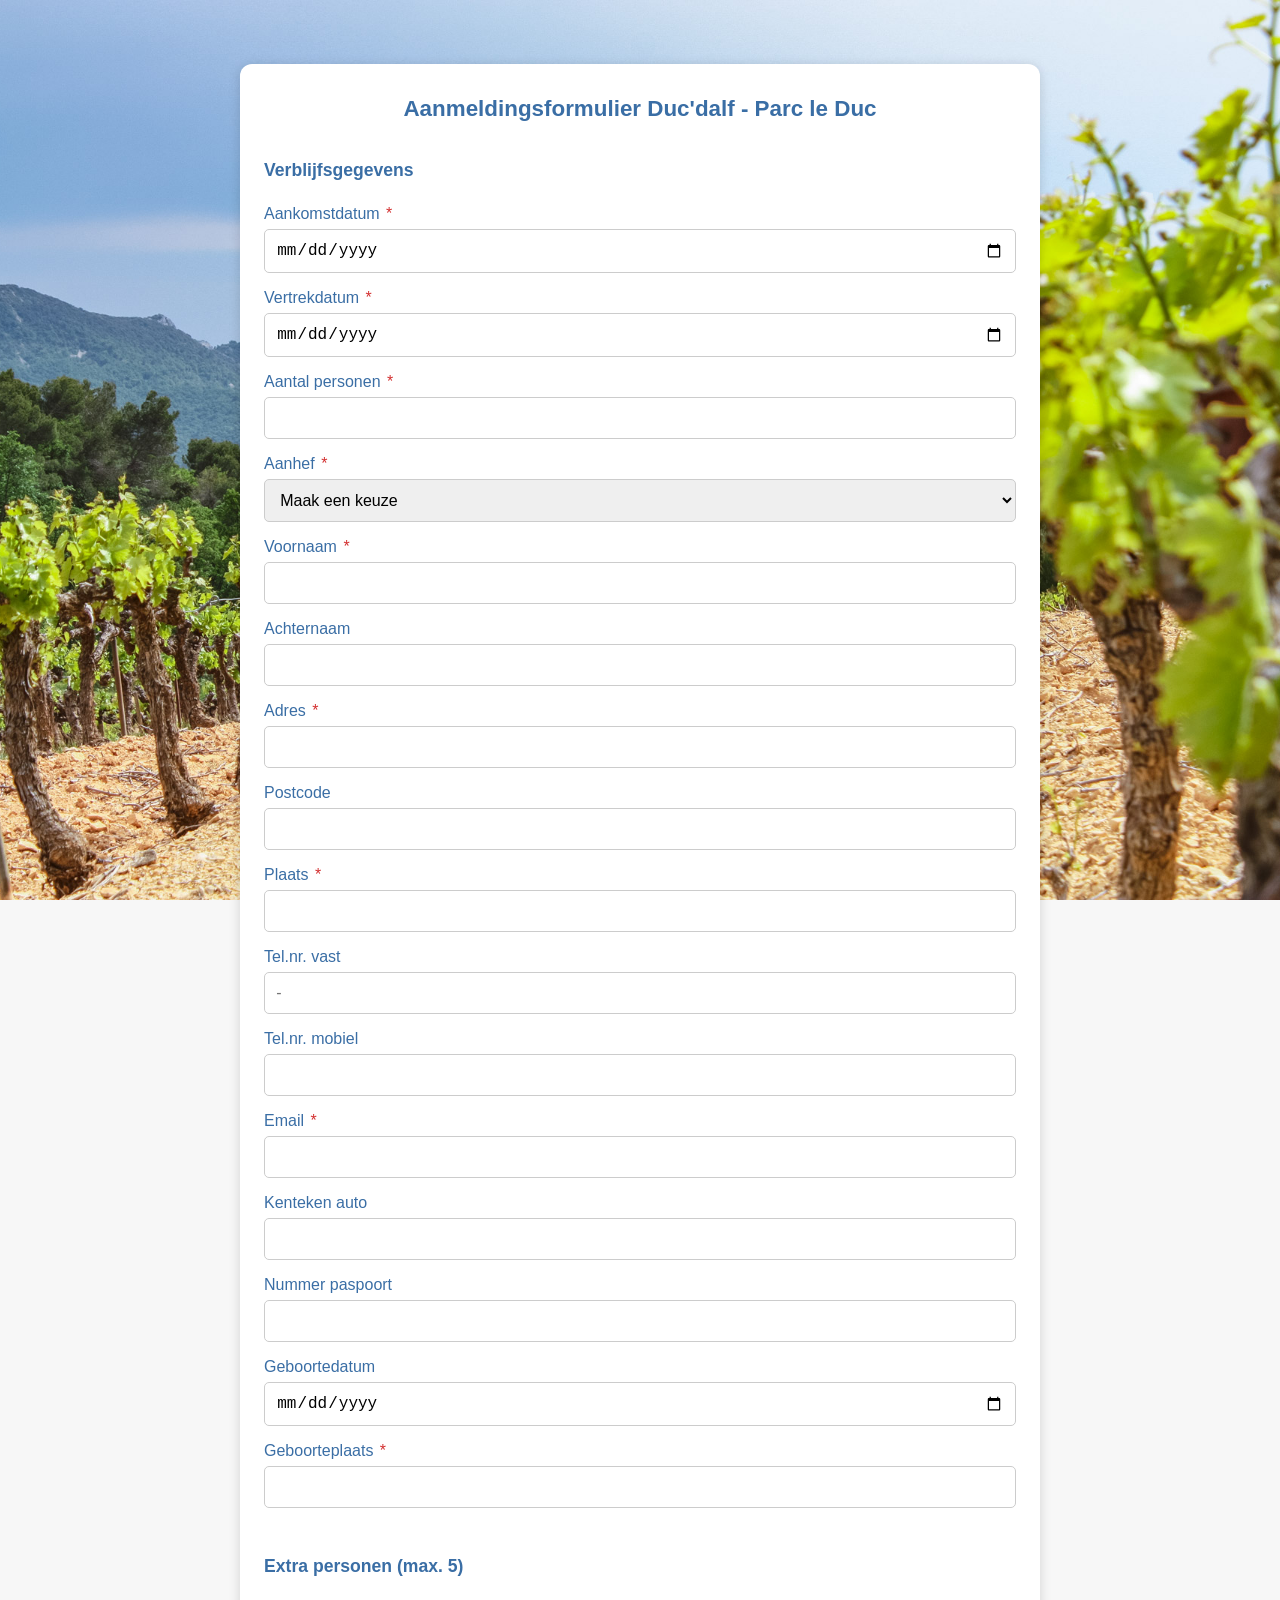
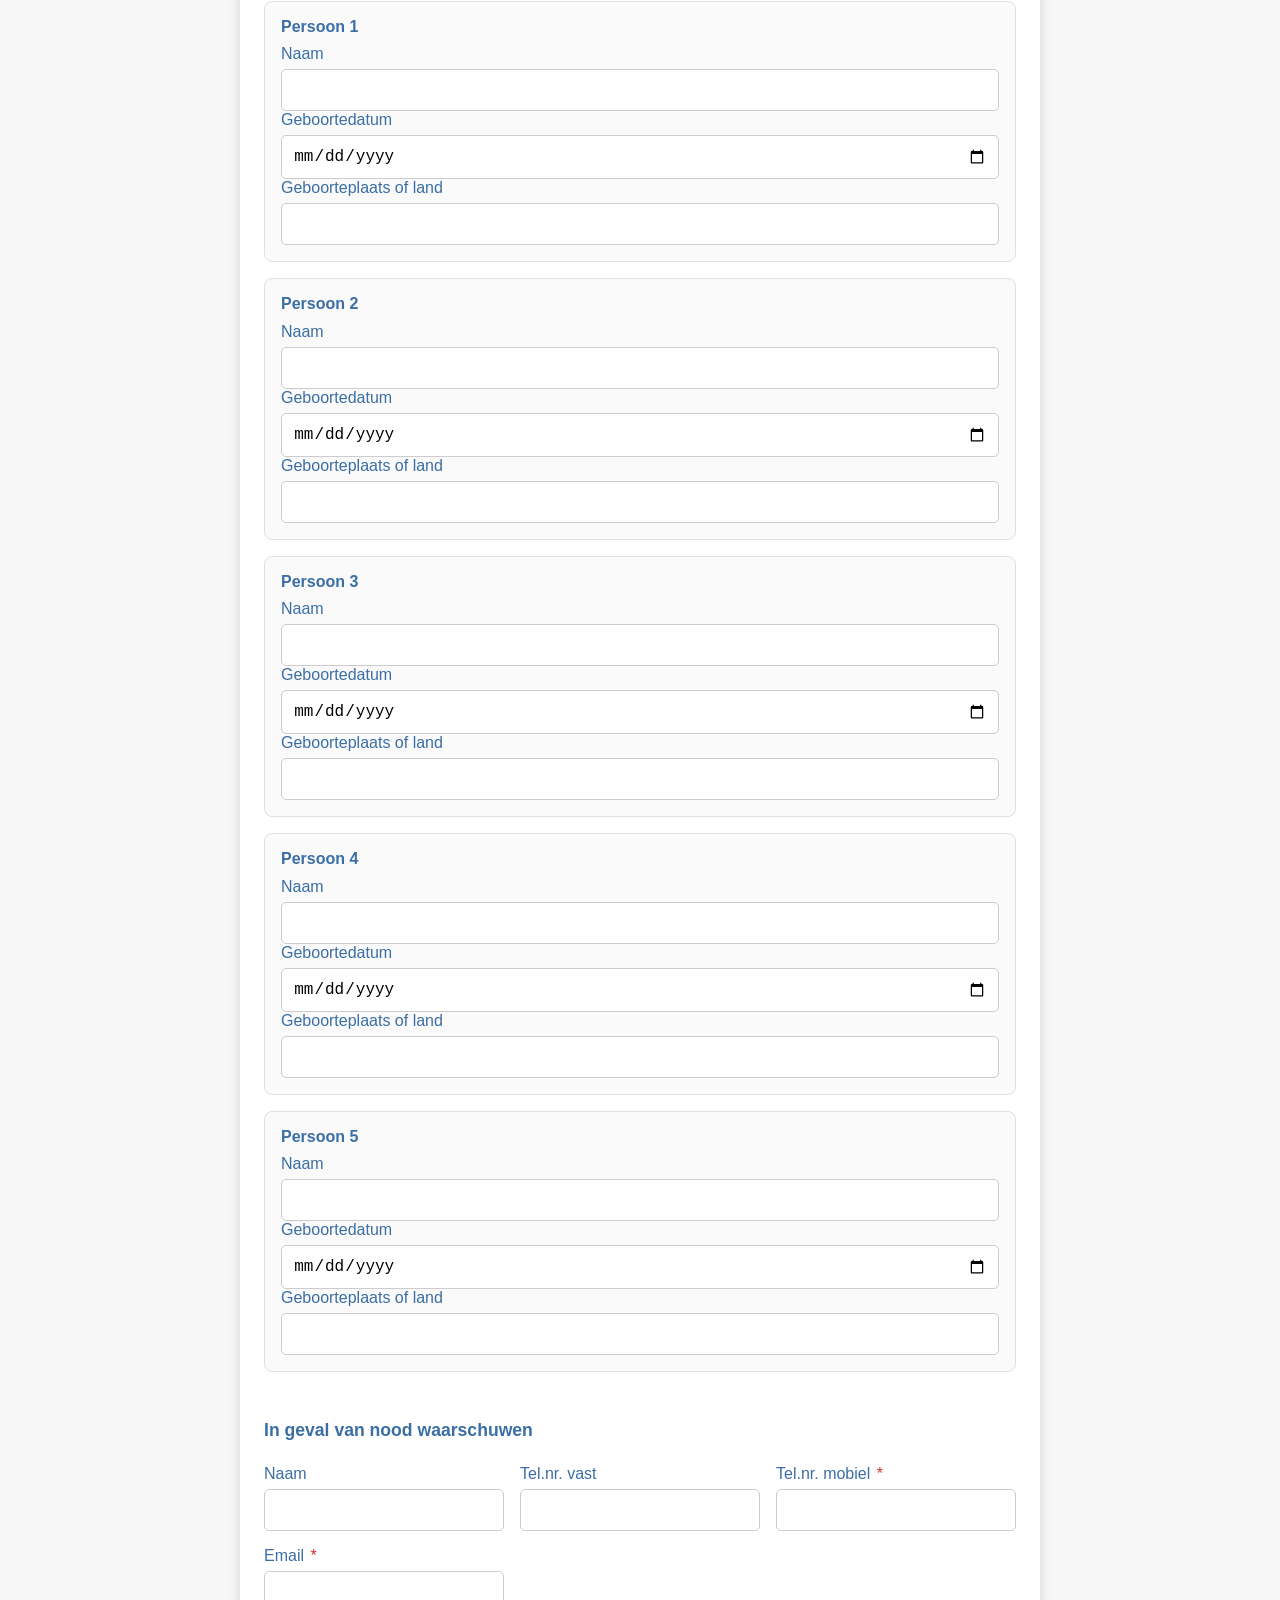
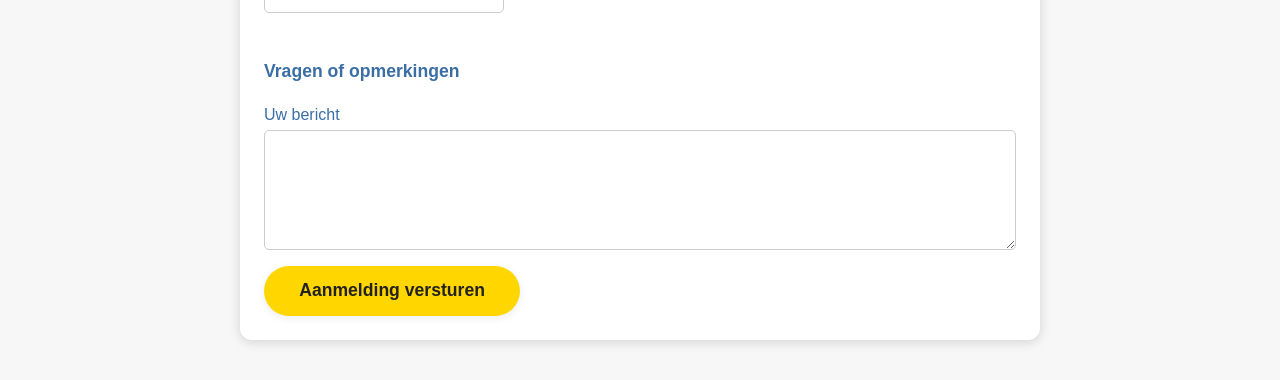
==== aanmelden/index.html @ 47b173cf "Restructure pages into folders with index.html for clean URLs on GitHub Pages" ====
<!DOCTYPE html>
<html lang="nl">
<head>
  <meta charset="UTF-8">
  <meta name="viewport" content="width=device-width, initial-scale=1.0">
  <title>Aanmeldingsformulier Duc'dalf - Parc le Duc</title>
  <link rel="icon" href="/Huis1.jpg" type="image/jpeg">
  <link rel="apple-touch-icon" href="/Huis1.jpg">
  <style>
    body {
      font-family: 'Segoe UI', Tahoma, Geneva, Verdana, sans-serif;
      background: #f7f7f7 url('/wijn.jpg') center center / cover no-repeat fixed;
      color: #222;
      margin: 0;
      padding: 0;
      display: flex;
      align-items: center;
      justify-content: center;
      min-height: 100vh;
    }
    .form-wrapper {
      background: #fff;
      border-radius: 12px;
      box-shadow: 0 2px 12px rgba(0,0,0,0.15);
      max-width: 800px;
      width: 95vw;
      padding: 2rem 1.5rem 1.5rem 1.5rem;
      margin: 4rem auto 2rem;
      box-sizing: border-box;
    }
    .form-wrapper h1 {
      margin: 0 0 0.4rem;
      color: #3a6ea5;
      font-size: 1.4rem;
      text-align: center;
    }
    .form-wrapper h2 {
      margin: 2rem 0 0.5rem;
      font-size: 1.1rem;
      color: #3a6ea5;
    }
    .registration-form {
      display: grid;
      gap: 1rem;
    }
    .field-group {
      display: flex;
      flex-direction: column;
    }
    .field-group label {
      font-weight: 500;
      color: #3a6ea5;
      margin-bottom: 0.35rem;
    }
    .field-group label .required {
      color: #d32f2f;
      margin-left: 2px;
    }
    .field-group input,
    .field-group select,
    .field-group textarea {
      padding: 0.7rem;
      border: 1px solid #ccc;
      border-radius: 5px;
      font-size: 1rem;
      box-sizing: border-box;
    }
    .section-grid {
      display: grid;
      gap: 1rem;
    }
    .section-grid.two-column {
      grid-template-columns: repeat(auto-fit, minmax(220px, 1fr));
    }
    .section-grid.single-column {
      grid-template-columns: 1fr;
    }
    .extra-person {
      border: 1px solid #e0e0e0;
      border-radius: 8px;
      padding: 1rem;
      background: #fafafa;
    }
    .extra-person h3 {
      margin: 0 0 0.6rem;
      font-size: 1rem;
      color: #3a6ea5;
    }
    textarea {
      min-height: 120px;
      resize: vertical;
    }
    .submit-btn {
      background: #ffd600;
      color: #222;
      border: none;
      padding: 0.9rem 2.2rem;
      font-size: 1.1rem;
      border-radius: 25px;
      cursor: pointer;
      font-weight: bold;
      box-shadow: 0 2px 8px rgba(0,0,0,0.08);
      transition: background 0.2s;
      justify-self: flex-start;
    }
    .submit-btn:hover {
      background: #ffe066;
    }
    @media (max-width: 768px) {
      body {
        background: #f7f7f7;
        align-items: flex-start;
        justify-content: flex-start;
        padding: 1rem 0.75rem 1.5rem;
        min-height: 100vh;
      }
      .form-wrapper {
        margin: 0 auto;
        width: 100%;
        max-width: 100%;
      }
    }
  </style>
</head>
<body>
  <div class="form-wrapper">
    <h1>Aanmeldingsformulier Duc'dalf - Parc le Duc</h1>
    <form class="registration-form" id="aanmeldingForm" action="https://formsubmit.co/ducdalf.languedoc@gmail.com" method="POST" autocomplete="off">
      <input type="hidden" name="_subject" value="Nieuwe huurder-aanmelding Duc'dalf" />
      <input type="hidden" name="_template" value="table" />
      <input type="hidden" name="_captcha" value="false" />
      <input type="hidden" name="_next" value="https://vakantiehuis-ducdalf.nl/aanmeldingvoltooid/" />

      <h2>Verblijfsgegevens</h2>
      <div class="section-grid single-column">
        <div class="field-group">
          <label for="aankomstdatum">Aankomstdatum <span class="required">*</span></label>
          <input type="date" id="aankomstdatum" name="aankomstdatum" required>
        </div>
        <div class="field-group">
          <label for="vertrekdatum">Vertrekdatum <span class="required">*</span></label>
          <input type="date" id="vertrekdatum" name="vertrekdatum" required>
        </div>
        <div class="field-group">
          <label for="personen">Aantal personen <span class="required">*</span></label>
          <input type="number" id="personen" name="aantal_personen" min="1" max="6" required>
        </div>
        <div class="field-group">
          <label for="aanhef">Aanhef <span class="required">*</span></label>
          <select id="aanhef" name="aanhef" required>
            <option value="">Maak een keuze</option>
            <option value="Dhr.">Dhr.</option>
            <option value="Mevr.">Mevr.</option>
          </select>
        </div>
        <div class="field-group">
          <label for="voornaam">Voornaam <span class="required">*</span></label>
          <input type="text" id="voornaam" name="voornaam" required>
        </div>
        <div class="field-group">
          <label for="achternaam">Achternaam</label>
          <input type="text" id="achternaam" name="achternaam" required>
        </div>
        <div class="field-group">
          <label for="adres">Adres <span class="required">*</span></label>
          <input type="text" id="adres" name="adres" required>
        </div>
        <div class="field-group">
          <label for="postcode">Postcode</label>
          <input type="text" id="postcode" name="postcode" required>
        </div>
        <div class="field-group">
          <label for="plaats">Plaats <span class="required">*</span></label>
          <input type="text" id="plaats" name="plaats" required>
        </div>
        <div class="field-group">
          <label for="vast">Tel.nr. vast</label>
          <input type="text" id="vast" name="telefoon_vast" placeholder="-">
        </div>
        <div class="field-group">
          <label for="mobiel">Tel.nr. mobiel</label>
          <input type="text" id="mobiel" name="telefoon_mobiel" required>
        </div>
        <div class="field-group">
          <label for="email">Email <span class="required">*</span></label>
          <input type="email" id="email" name="email" required>
        </div>
        <div class="field-group">
          <label for="kenteken">Kenteken auto</label>
          <input type="text" id="kenteken" name="kenteken_auto">
        </div>
        <div class="field-group">
          <label for="paspoort">Nummer paspoort</label>
          <input type="text" id="paspoort" name="nummer_paspoort">
        </div>
        <div class="field-group">
          <label for="geboortedatum">Geboortedatum</label>
          <input type="date" id="geboortedatum" name="geboortedatum" required>
        </div>
        <div class="field-group">
          <label for="geboorteplaats">Geboorteplaats <span class="required">*</span></label>
          <input type="text" id="geboorteplaats" name="geboorteplaats" required>
        </div>
      </div>

      <h2>Extra personen (max. 5)</h2>
      <div class="section-grid">
        <div class="extra-person">
          <h3>Persoon 1</h3>
          <div class="field-group">
            <label for="extra1_naam">Naam</label>
            <input type="text" id="extra1_naam" name="extra_persoon_1_naam">
          </div>
          <div class="field-group">
            <label for="extra1_geboortedatum">Geboortedatum</label>
            <input type="date" id="extra1_geboortedatum" name="extra_persoon_1_geboortedatum">
          </div>
          <div class="field-group">
            <label for="extra1_geboorteplaats">Geboorteplaats of land</label>
            <input type="text" id="extra1_geboorteplaats" name="extra_persoon_1_geboorteplaats">
          </div>
        </div>
        <div class="extra-person">
          <h3>Persoon 2</h3>
          <div class="field-group">
            <label for="extra2_naam">Naam</label>
            <input type="text" id="extra2_naam" name="extra_persoon_2_naam">
          </div>
          <div class="field-group">
            <label for="extra2_geboortedatum">Geboortedatum</label>
            <input type="date" id="extra2_geboortedatum" name="extra_persoon_2_geboortedatum">
          </div>
          <div class="field-group">
            <label for="extra2_geboorteplaats">Geboorteplaats of land</label>
            <input type="text" id="extra2_geboorteplaats" name="extra_persoon_2_geboorteplaats">
          </div>
        </div>
        <div class="extra-person">
          <h3>Persoon 3</h3>
          <div class="field-group">
            <label for="extra3_naam">Naam</label>
            <input type="text" id="extra3_naam" name="extra_persoon_3_naam">
          </div>
          <div class="field-group">
            <label for="extra3_geboortedatum">Geboortedatum</label>
            <input type="date" id="extra3_geboortedatum" name="extra_persoon_3_geboortedatum">
          </div>
          <div class="field-group">
            <label for="extra3_geboorteplaats">Geboorteplaats of land</label>
            <input type="text" id="extra3_geboorteplaats" name="extra_persoon_3_geboorteplaats">
          </div>
        </div>
        <div class="extra-person">
          <h3>Persoon 4</h3>
          <div class="field-group">
            <label for="extra4_naam">Naam</label>
            <input type="text" id="extra4_naam" name="extra_persoon_4_naam">
          </div>
          <div class="field-group">
            <label for="extra4_geboortedatum">Geboortedatum</label>
            <input type="date" id="extra4_geboortedatum" name="extra_persoon_4_geboortedatum">
          </div>
          <div class="field-group">
            <label for="extra4_geboorteplaats">Geboorteplaats of land</label>
            <input type="text" id="extra4_geboorteplaats" name="extra_persoon_4_geboorteplaats">
          </div>
        </div>
        <div class="extra-person">
          <h3>Persoon 5</h3>
          <div class="field-group">
            <label for="extra5_naam">Naam</label>
            <input type="text" id="extra5_naam" name="extra_persoon_5_naam">
          </div>
          <div class="field-group">
            <label for="extra5_geboortedatum">Geboortedatum</label>
            <input type="date" id="extra5_geboortedatum" name="extra_persoon_5_geboortedatum">
          </div>
          <div class="field-group">
            <label for="extra5_geboorteplaats">Geboorteplaats of land</label>
            <input type="text" id="extra5_geboorteplaats" name="extra_persoon_5_geboorteplaats">
          </div>
        </div>
      </div>

      <h2>In geval van nood waarschuwen</h2>
      <div class="section-grid two-column">
        <div class="field-group">
          <label for="nood_naam">Naam</label>
          <input type="text" id="nood_naam" name="noodcontact_naam" required>
        </div>
        <div class="field-group">
          <label for="nood_vast">Tel.nr. vast</label>
          <input type="text" id="nood_vast" name="noodcontact_telefoon_vast">
        </div>
        <div class="field-group">
          <label for="nood_mobiel">Tel.nr. mobiel <span class="required">*</span></label>
          <input type="text" id="nood_mobiel" name="noodcontact_telefoon_mobiel" required>
        </div>
        <div class="field-group">
          <label for="nood_email">Email <span class="required">*</span></label>
          <input type="email" id="nood_email" name="noodcontact_email" required>
        </div>
      </div>

      <h2>Vragen of opmerkingen</h2>
      <div class="field-group">
        <label for="opmerkingen">Uw bericht</label>
        <textarea id="opmerkingen" name="opmerkingen"></textarea>
      </div>

      <button type="submit" class="submit-btn">Aanmelding versturen</button>
    </form>
  </div>
  <script>
    document.getElementById('aanmeldingForm').addEventListener('submit', function(e) {
      const form = this;
      const submitBtn = form.querySelector('.submit-btn');
      const originalText = submitBtn.textContent;
      
      // Disable button tijdens verzenden om dubbele submits te voorkomen
      submitBtn.disabled = true;
      submitBtn.textContent = 'Verzenden...';
      
      // Laat de normale form submit doorgaan - dit werkt betrouwbaarder op mobiel
      // De _next parameter zorgt ervoor dat de gebruiker naar de juiste pagina wordt doorgestuurd
    });
  </script>
</body>
</html>
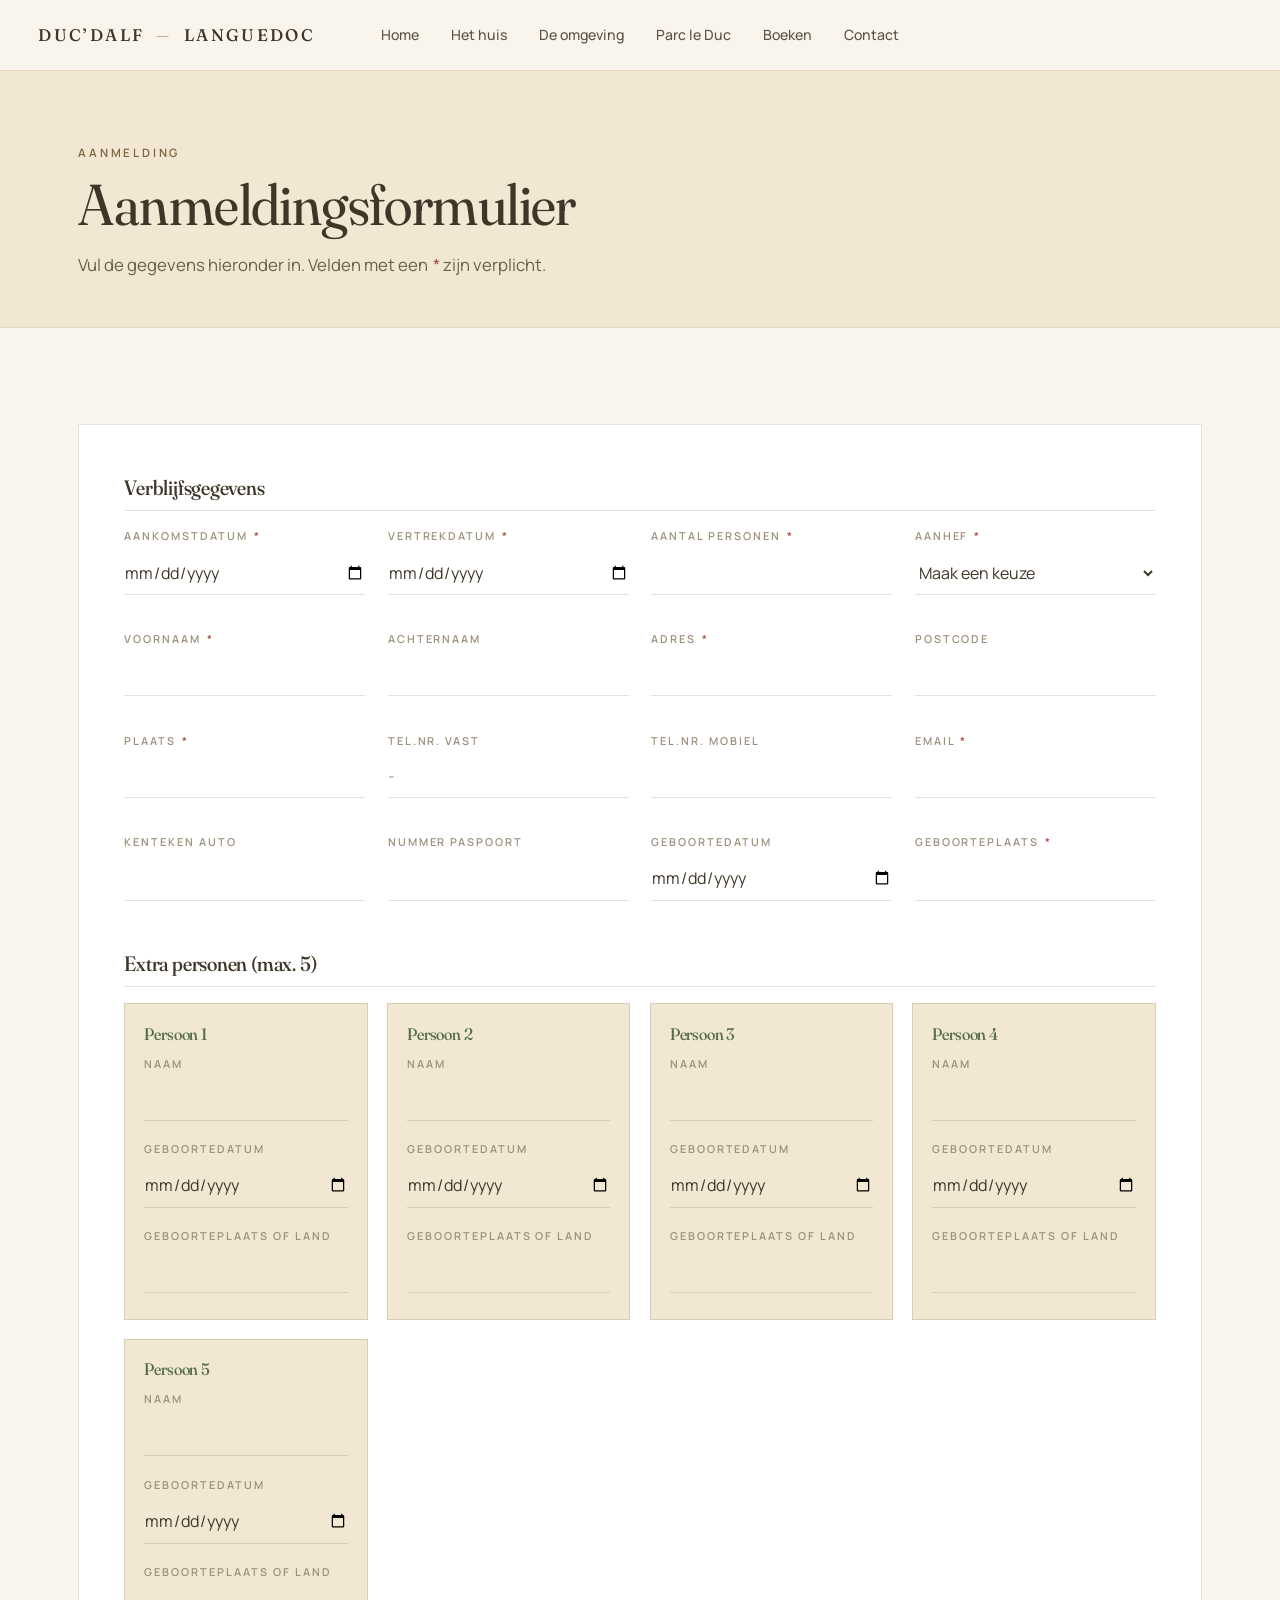
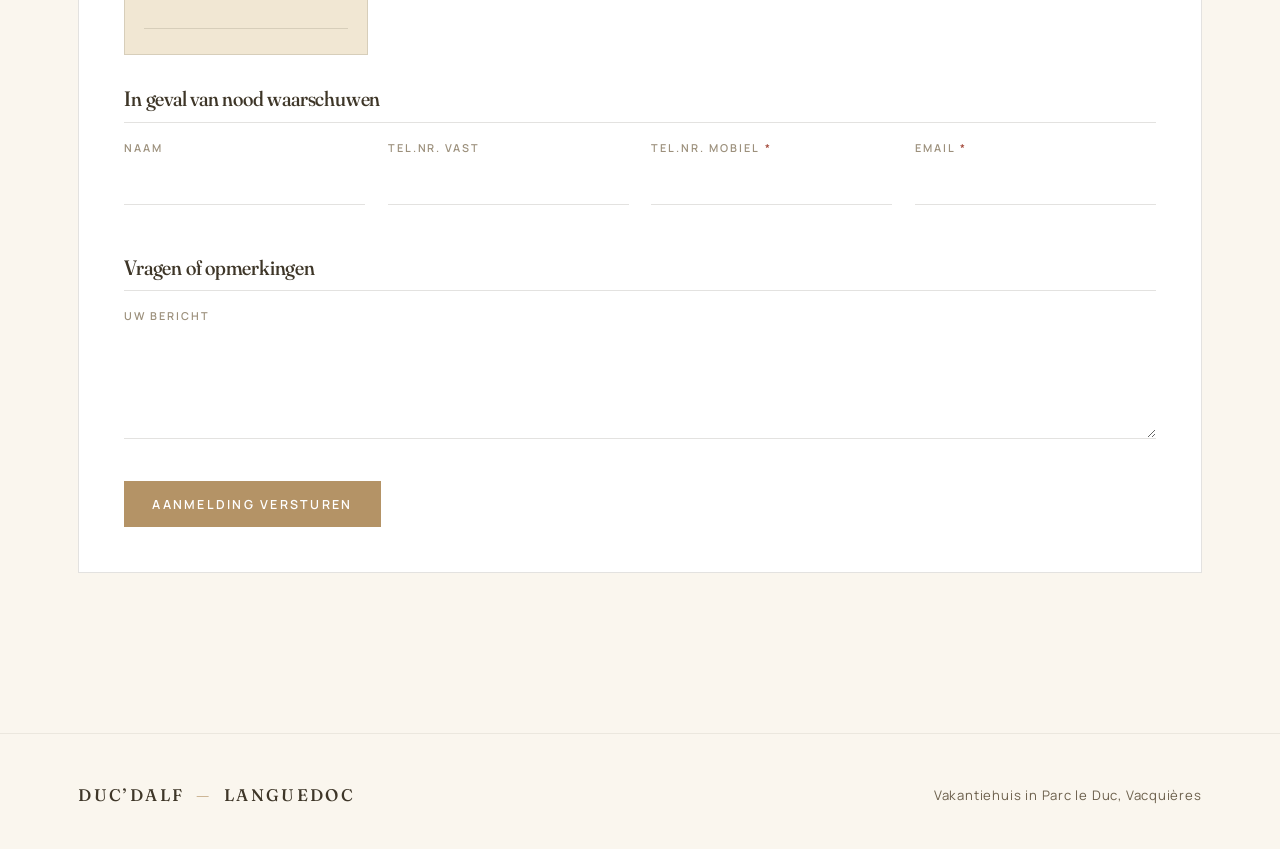
==== commit fd4a5c82: "Rebuild site in editorial hotel style with new design system" ====
--- a/aanmelden/index.html
+++ b/aanmelden/index.html
@@ -1,330 +1,130 @@
 <!DOCTYPE html>
 <html lang="nl">
 <head>
+  <script>document.write('<base href="' + (location.hostname.endsWith('.github.io') ? '/website_ducdalf/' : '/') + '">');</script>
   <meta charset="UTF-8">
   <meta name="viewport" content="width=device-width, initial-scale=1.0">
-  <title>Aanmeldingsformulier Duc'dalf - Parc le Duc</title>
-  <link rel="icon" href="/Huis1.jpg" type="image/jpeg">
-  <link rel="apple-touch-icon" href="/Huis1.jpg">
-  <style>
-    body {
-      font-family: 'Segoe UI', Tahoma, Geneva, Verdana, sans-serif;
-      background: #f7f7f7 url('/wijn.jpg') center center / cover no-repeat fixed;
-      color: #222;
-      margin: 0;
-      padding: 0;
-      display: flex;
-      align-items: center;
-      justify-content: center;
-      min-height: 100vh;
-    }
-    .form-wrapper {
-      background: #fff;
-      border-radius: 12px;
-      box-shadow: 0 2px 12px rgba(0,0,0,0.15);
-      max-width: 800px;
-      width: 95vw;
-      padding: 2rem 1.5rem 1.5rem 1.5rem;
-      margin: 4rem auto 2rem;
-      box-sizing: border-box;
-    }
-    .form-wrapper h1 {
-      margin: 0 0 0.4rem;
-      color: #3a6ea5;
-      font-size: 1.4rem;
-      text-align: center;
-    }
-    .form-wrapper h2 {
-      margin: 2rem 0 0.5rem;
-      font-size: 1.1rem;
-      color: #3a6ea5;
-    }
-    .registration-form {
-      display: grid;
-      gap: 1rem;
-    }
-    .field-group {
-      display: flex;
-      flex-direction: column;
-    }
-    .field-group label {
-      font-weight: 500;
-      color: #3a6ea5;
-      margin-bottom: 0.35rem;
-    }
-    .field-group label .required {
-      color: #d32f2f;
-      margin-left: 2px;
-    }
-    .field-group input,
-    .field-group select,
-    .field-group textarea {
-      padding: 0.7rem;
-      border: 1px solid #ccc;
-      border-radius: 5px;
-      font-size: 1rem;
-      box-sizing: border-box;
-    }
-    .section-grid {
-      display: grid;
-      gap: 1rem;
-    }
-    .section-grid.two-column {
-      grid-template-columns: repeat(auto-fit, minmax(220px, 1fr));
-    }
-    .section-grid.single-column {
-      grid-template-columns: 1fr;
-    }
-    .extra-person {
-      border: 1px solid #e0e0e0;
-      border-radius: 8px;
-      padding: 1rem;
-      background: #fafafa;
-    }
-    .extra-person h3 {
-      margin: 0 0 0.6rem;
-      font-size: 1rem;
-      color: #3a6ea5;
-    }
-    textarea {
-      min-height: 120px;
-      resize: vertical;
-    }
-    .submit-btn {
-      background: #ffd600;
-      color: #222;
-      border: none;
-      padding: 0.9rem 2.2rem;
-      font-size: 1.1rem;
-      border-radius: 25px;
-      cursor: pointer;
-      font-weight: bold;
-      box-shadow: 0 2px 8px rgba(0,0,0,0.08);
-      transition: background 0.2s;
-      justify-self: flex-start;
-    }
-    .submit-btn:hover {
-      background: #ffe066;
-    }
-    @media (max-width: 768px) {
-      body {
-        background: #f7f7f7;
-        align-items: flex-start;
-        justify-content: flex-start;
-        padding: 1rem 0.75rem 1.5rem;
-        min-height: 100vh;
-      }
-      .form-wrapper {
-        margin: 0 auto;
-        width: 100%;
-        max-width: 100%;
-      }
-    }
-  </style>
+  <title>Aanmeldingsformulier &mdash; Duc'dalf Languedoc</title>
+  <link rel="icon" href="Huis1.jpg" type="image/jpeg">
+  <link rel="apple-touch-icon" href="Huis1.jpg">
+  <link rel="preconnect" href="https://fonts.googleapis.com">
+  <link rel="preconnect" href="https://fonts.gstatic.com" crossorigin>
+  <link rel="stylesheet" href="https://fonts.googleapis.com/css2?family=Fraunces:opsz,wght,SOFT@9..144,300..700,0..100&family=Manrope:wght@300;400;500;600;700&display=swap">
+  <link rel="stylesheet" href="styles.css">
 </head>
 <body>
-  <div class="form-wrapper">
-    <h1>Aanmeldingsformulier Duc'dalf - Parc le Duc</h1>
-    <form class="registration-form" id="aanmeldingForm" action="https://formsubmit.co/ducdalf.languedoc@gmail.com" method="POST" autocomplete="off">
-      <input type="hidden" name="_subject" value="Nieuwe huurder-aanmelding Duc'dalf" />
-      <input type="hidden" name="_template" value="table" />
-      <input type="hidden" name="_captcha" value="false" />
-      <input type="hidden" name="_next" value="https://vakantiehuis-ducdalf.nl/aanmeldingvoltooid/" />
 
-      <h2>Verblijfsgegevens</h2>
-      <div class="section-grid single-column">
-        <div class="field-group">
-          <label for="aankomstdatum">Aankomstdatum <span class="required">*</span></label>
-          <input type="date" id="aankomstdatum" name="aankomstdatum" required>
-        </div>
-        <div class="field-group">
-          <label for="vertrekdatum">Vertrekdatum <span class="required">*</span></label>
-          <input type="date" id="vertrekdatum" name="vertrekdatum" required>
-        </div>
-        <div class="field-group">
-          <label for="personen">Aantal personen <span class="required">*</span></label>
-          <input type="number" id="personen" name="aantal_personen" min="1" max="6" required>
-        </div>
-        <div class="field-group">
-          <label for="aanhef">Aanhef <span class="required">*</span></label>
-          <select id="aanhef" name="aanhef" required>
-            <option value="">Maak een keuze</option>
-            <option value="Dhr.">Dhr.</option>
-            <option value="Mevr.">Mevr.</option>
-          </select>
-        </div>
-        <div class="field-group">
-          <label for="voornaam">Voornaam <span class="required">*</span></label>
-          <input type="text" id="voornaam" name="voornaam" required>
-        </div>
-        <div class="field-group">
-          <label for="achternaam">Achternaam</label>
-          <input type="text" id="achternaam" name="achternaam" required>
-        </div>
-        <div class="field-group">
-          <label for="adres">Adres <span class="required">*</span></label>
-          <input type="text" id="adres" name="adres" required>
-        </div>
-        <div class="field-group">
-          <label for="postcode">Postcode</label>
-          <input type="text" id="postcode" name="postcode" required>
-        </div>
-        <div class="field-group">
-          <label for="plaats">Plaats <span class="required">*</span></label>
-          <input type="text" id="plaats" name="plaats" required>
-        </div>
-        <div class="field-group">
-          <label for="vast">Tel.nr. vast</label>
-          <input type="text" id="vast" name="telefoon_vast" placeholder="-">
-        </div>
-        <div class="field-group">
-          <label for="mobiel">Tel.nr. mobiel</label>
-          <input type="text" id="mobiel" name="telefoon_mobiel" required>
-        </div>
-        <div class="field-group">
-          <label for="email">Email <span class="required">*</span></label>
-          <input type="email" id="email" name="email" required>
-        </div>
-        <div class="field-group">
-          <label for="kenteken">Kenteken auto</label>
-          <input type="text" id="kenteken" name="kenteken_auto">
-        </div>
-        <div class="field-group">
-          <label for="paspoort">Nummer paspoort</label>
-          <input type="text" id="paspoort" name="nummer_paspoort">
-        </div>
-        <div class="field-group">
-          <label for="geboortedatum">Geboortedatum</label>
-          <input type="date" id="geboortedatum" name="geboortedatum" required>
-        </div>
-        <div class="field-group">
-          <label for="geboorteplaats">Geboorteplaats <span class="required">*</span></label>
-          <input type="text" id="geboorteplaats" name="geboorteplaats" required>
-        </div>
+  <nav class="nav light" id="nav">
+    <div class="nav-inner">
+      <div class="nav-brand"><a href="./">DUC&rsquo;DALF <span>&mdash;</span> LANGUEDOC</a></div>
+      <div class="nav-links" id="navLinks">
+        <a href="./">Home</a>
+        <a href="huis/">Het huis</a>
+        <a href="./#omgeving">De omgeving</a>
+        <a href="./#park">Parc le Duc</a>
+        <a href="boeken/">Boeken</a>
+        <a href="./#contact">Contact</a>
       </div>
+      <div class="nav-cta-wrap"></div>
+      <button class="hamburger" id="hamburgerBtn" aria-label="Menu" aria-expanded="false">
+        <span></span><span></span><span></span>
+      </button>
+    </div>
+  </nav>
 
-      <h2>Extra personen (max. 5)</h2>
-      <div class="section-grid">
-        <div class="extra-person">
-          <h3>Persoon 1</h3>
-          <div class="field-group">
-            <label for="extra1_naam">Naam</label>
-            <input type="text" id="extra1_naam" name="extra_persoon_1_naam">
+  <section class="page-title">
+    <div class="container">
+      <span class="eyebrow">Aanmelding</span>
+      <h1>Aanmeldingsformulier</h1>
+      <p>Vul de gegevens hieronder in. Velden met een <span class="required">*</span> zijn verplicht.</p>
+    </div>
+  </section>
+
+  <section>
+    <div class="container">
+      <div class="form-wide">
+        <form id="aanmeldingForm" method="POST" action="https://formsubmit.co/ducdalf.languedoc@gmail.com" autocomplete="off">
+          <input type="hidden" name="_subject" value="Nieuwe huurder-aanmelding Duc'dalf" />
+          <input type="hidden" name="_template" value="table" />
+          <input type="hidden" name="_captcha" value="false" />
+          <input type="hidden" name="_next" value="https://vakantiehuis-ducdalf.nl/aanmeldingvoltooid/" />
+
+          <h2>Verblijfsgegevens</h2>
+          <div class="grid-2">
+            <div class="form-row"><label for="aankomstdatum">Aankomstdatum <span class="required">*</span></label><input type="date" id="aankomstdatum" name="aankomstdatum" required></div>
+            <div class="form-row"><label for="vertrekdatum">Vertrekdatum <span class="required">*</span></label><input type="date" id="vertrekdatum" name="vertrekdatum" required></div>
+            <div class="form-row"><label for="personen">Aantal personen <span class="required">*</span></label><input type="number" id="personen" name="aantal_personen" min="1" max="6" required></div>
+            <div class="form-row"><label for="aanhef">Aanhef <span class="required">*</span></label><select id="aanhef" name="aanhef" required><option value="">Maak een keuze</option><option value="Dhr.">Dhr.</option><option value="Mevr.">Mevr.</option></select></div>
+            <div class="form-row"><label for="voornaam">Voornaam <span class="required">*</span></label><input type="text" id="voornaam" name="voornaam" required></div>
+            <div class="form-row"><label for="achternaam">Achternaam</label><input type="text" id="achternaam" name="achternaam" required></div>
+            <div class="form-row"><label for="adres">Adres <span class="required">*</span></label><input type="text" id="adres" name="adres" required></div>
+            <div class="form-row"><label for="postcode">Postcode</label><input type="text" id="postcode" name="postcode" required></div>
+            <div class="form-row"><label for="plaats">Plaats <span class="required">*</span></label><input type="text" id="plaats" name="plaats" required></div>
+            <div class="form-row"><label for="vast">Tel.nr. vast</label><input type="text" id="vast" name="telefoon_vast" placeholder="-"></div>
+            <div class="form-row"><label for="mobiel">Tel.nr. mobiel</label><input type="text" id="mobiel" name="telefoon_mobiel" required></div>
+            <div class="form-row"><label for="email">Email <span class="required">*</span></label><input type="email" id="email" name="email" required></div>
+            <div class="form-row"><label for="kenteken">Kenteken auto</label><input type="text" id="kenteken" name="kenteken_auto"></div>
+            <div class="form-row"><label for="paspoort">Nummer paspoort</label><input type="text" id="paspoort" name="nummer_paspoort"></div>
+            <div class="form-row"><label for="geboortedatum">Geboortedatum</label><input type="date" id="geboortedatum" name="geboortedatum" required></div>
+            <div class="form-row"><label for="geboorteplaats">Geboorteplaats <span class="required">*</span></label><input type="text" id="geboorteplaats" name="geboorteplaats" required></div>
           </div>
-          <div class="field-group">
-            <label for="extra1_geboortedatum">Geboortedatum</label>
-            <input type="date" id="extra1_geboortedatum" name="extra_persoon_1_geboortedatum">
+
+          <h2>Extra personen (max. 5)</h2>
+          <div class="grid-3">
+            <div class="person-block"><h3>Persoon 1</h3><div class="form-row"><label for="e1_naam">Naam</label><input type="text" id="e1_naam" name="extra_persoon_1_naam"></div><div class="form-row"><label for="e1_gd">Geboortedatum</label><input type="date" id="e1_gd" name="extra_persoon_1_geboortedatum"></div><div class="form-row"><label for="e1_gp">Geboorteplaats of land</label><input type="text" id="e1_gp" name="extra_persoon_1_geboorteplaats"></div></div>
+            <div class="person-block"><h3>Persoon 2</h3><div class="form-row"><label for="e2_naam">Naam</label><input type="text" id="e2_naam" name="extra_persoon_2_naam"></div><div class="form-row"><label for="e2_gd">Geboortedatum</label><input type="date" id="e2_gd" name="extra_persoon_2_geboortedatum"></div><div class="form-row"><label for="e2_gp">Geboorteplaats of land</label><input type="text" id="e2_gp" name="extra_persoon_2_geboorteplaats"></div></div>
+            <div class="person-block"><h3>Persoon 3</h3><div class="form-row"><label for="e3_naam">Naam</label><input type="text" id="e3_naam" name="extra_persoon_3_naam"></div><div class="form-row"><label for="e3_gd">Geboortedatum</label><input type="date" id="e3_gd" name="extra_persoon_3_geboortedatum"></div><div class="form-row"><label for="e3_gp">Geboorteplaats of land</label><input type="text" id="e3_gp" name="extra_persoon_3_geboorteplaats"></div></div>
+            <div class="person-block"><h3>Persoon 4</h3><div class="form-row"><label for="e4_naam">Naam</label><input type="text" id="e4_naam" name="extra_persoon_4_naam"></div><div class="form-row"><label for="e4_gd">Geboortedatum</label><input type="date" id="e4_gd" name="extra_persoon_4_geboortedatum"></div><div class="form-row"><label for="e4_gp">Geboorteplaats of land</label><input type="text" id="e4_gp" name="extra_persoon_4_geboorteplaats"></div></div>
+            <div class="person-block"><h3>Persoon 5</h3><div class="form-row"><label for="e5_naam">Naam</label><input type="text" id="e5_naam" name="extra_persoon_5_naam"></div><div class="form-row"><label for="e5_gd">Geboortedatum</label><input type="date" id="e5_gd" name="extra_persoon_5_geboortedatum"></div><div class="form-row"><label for="e5_gp">Geboorteplaats of land</label><input type="text" id="e5_gp" name="extra_persoon_5_geboorteplaats"></div></div>
           </div>
-          <div class="field-group">
-            <label for="extra1_geboorteplaats">Geboorteplaats of land</label>
-            <input type="text" id="extra1_geboorteplaats" name="extra_persoon_1_geboorteplaats">
+
+          <h2>In geval van nood waarschuwen</h2>
+          <div class="grid-2">
+            <div class="form-row"><label for="nood_naam">Naam</label><input type="text" id="nood_naam" name="noodcontact_naam" required></div>
+            <div class="form-row"><label for="nood_vast">Tel.nr. vast</label><input type="text" id="nood_vast" name="noodcontact_telefoon_vast"></div>
+            <div class="form-row"><label for="nood_mobiel">Tel.nr. mobiel <span class="required">*</span></label><input type="text" id="nood_mobiel" name="noodcontact_telefoon_mobiel" required></div>
+            <div class="form-row"><label for="nood_email">Email <span class="required">*</span></label><input type="email" id="nood_email" name="noodcontact_email" required></div>
           </div>
-        </div>
-        <div class="extra-person">
-          <h3>Persoon 2</h3>
-          <div class="field-group">
-            <label for="extra2_naam">Naam</label>
-            <input type="text" id="extra2_naam" name="extra_persoon_2_naam">
-          </div>
-          <div class="field-group">
-            <label for="extra2_geboortedatum">Geboortedatum</label>
-            <input type="date" id="extra2_geboortedatum" name="extra_persoon_2_geboortedatum">
-          </div>
-          <div class="field-group">
-            <label for="extra2_geboorteplaats">Geboorteplaats of land</label>
-            <input type="text" id="extra2_geboorteplaats" name="extra_persoon_2_geboorteplaats">
-          </div>
-        </div>
-        <div class="extra-person">
-          <h3>Persoon 3</h3>
-          <div class="field-group">
-            <label for="extra3_naam">Naam</label>
-            <input type="text" id="extra3_naam" name="extra_persoon_3_naam">
-          </div>
-          <div class="field-group">
-            <label for="extra3_geboortedatum">Geboortedatum</label>
-            <input type="date" id="extra3_geboortedatum" name="extra_persoon_3_geboortedatum">
-          </div>
-          <div class="field-group">
-            <label for="extra3_geboorteplaats">Geboorteplaats of land</label>
-            <input type="text" id="extra3_geboorteplaats" name="extra_persoon_3_geboorteplaats">
-          </div>
-        </div>
-        <div class="extra-person">
-          <h3>Persoon 4</h3>
-          <div class="field-group">
-            <label for="extra4_naam">Naam</label>
-            <input type="text" id="extra4_naam" name="extra_persoon_4_naam">
-          </div>
-          <div class="field-group">
-            <label for="extra4_geboortedatum">Geboortedatum</label>
-            <input type="date" id="extra4_geboortedatum" name="extra_persoon_4_geboortedatum">
-          </div>
-          <div class="field-group">
-            <label for="extra4_geboorteplaats">Geboorteplaats of land</label>
-            <input type="text" id="extra4_geboorteplaats" name="extra_persoon_4_geboorteplaats">
-          </div>
-        </div>
-        <div class="extra-person">
-          <h3>Persoon 5</h3>
-          <div class="field-group">
-            <label for="extra5_naam">Naam</label>
-            <input type="text" id="extra5_naam" name="extra_persoon_5_naam">
-          </div>
-          <div class="field-group">
-            <label for="extra5_geboortedatum">Geboortedatum</label>
-            <input type="date" id="extra5_geboortedatum" name="extra_persoon_5_geboortedatum">
-          </div>
-          <div class="field-group">
-            <label for="extra5_geboorteplaats">Geboorteplaats of land</label>
-            <input type="text" id="extra5_geboorteplaats" name="extra_persoon_5_geboorteplaats">
-          </div>
-        </div>
+
+          <h2>Vragen of opmerkingen</h2>
+          <div class="form-row"><label for="opmerkingen">Uw bericht</label><textarea id="opmerkingen" name="opmerkingen" rows="4"></textarea></div>
+
+          <button type="submit" class="btn" style="margin-top:1.4rem;">Aanmelding versturen</button>
+        </form>
       </div>
+    </div>
+  </section>
 
-      <h2>In geval van nood waarschuwen</h2>
-      <div class="section-grid two-column">
-        <div class="field-group">
-          <label for="nood_naam">Naam</label>
-          <input type="text" id="nood_naam" name="noodcontact_naam" required>
-        </div>
-        <div class="field-group">
-          <label for="nood_vast">Tel.nr. vast</label>
-          <input type="text" id="nood_vast" name="noodcontact_telefoon_vast">
-        </div>
-        <div class="field-group">
-          <label for="nood_mobiel">Tel.nr. mobiel <span class="required">*</span></label>
-          <input type="text" id="nood_mobiel" name="noodcontact_telefoon_mobiel" required>
-        </div>
-        <div class="field-group">
-          <label for="nood_email">Email <span class="required">*</span></label>
-          <input type="email" id="nood_email" name="noodcontact_email" required>
-        </div>
-      </div>
+  <footer>
+    <div class="container">
+      <div class="brand">DUC&rsquo;DALF <span>&mdash;</span> LANGUEDOC</div>
+      <div>Vakantiehuis in Parc le Duc, Vacquières</div>
+    </div>
+  </footer>
 
-      <h2>Vragen of opmerkingen</h2>
-      <div class="field-group">
-        <label for="opmerkingen">Uw bericht</label>
-        <textarea id="opmerkingen" name="opmerkingen"></textarea>
-      </div>
-
-      <button type="submit" class="submit-btn">Aanmelding versturen</button>
-    </form>
-  </div>
   <script>
-    document.getElementById('aanmeldingForm').addEventListener('submit', function(e) {
-      const form = this;
-      const submitBtn = form.querySelector('.submit-btn');
-      const originalText = submitBtn.textContent;
-      
-      // Disable button tijdens verzenden om dubbele submits te voorkomen
-      submitBtn.disabled = true;
-      submitBtn.textContent = 'Verzenden...';
-      
-      // Laat de normale form submit doorgaan - dit werkt betrouwbaarder op mobiel
-      // De _next parameter zorgt ervoor dat de gebruiker naar de juiste pagina wordt doorgestuurd
+    const hamburgerBtn = document.getElementById('hamburgerBtn');
+    const navLinks = document.getElementById('navLinks');
+    if (hamburgerBtn && navLinks) {
+      hamburgerBtn.addEventListener('click', function() {
+        navLinks.classList.toggle('open');
+        const expanded = hamburgerBtn.getAttribute('aria-expanded') === 'true';
+        hamburgerBtn.setAttribute('aria-expanded', !expanded);
+      });
+      navLinks.querySelectorAll('a').forEach(function(link) {
+        link.addEventListener('click', function() {
+          if (window.innerWidth <= 900) {
+            navLinks.classList.remove('open');
+            hamburgerBtn.setAttribute('aria-expanded', false);
+          }
+        });
+      });
+    }
+    document.getElementById('aanmeldingForm').addEventListener('submit', function() {
+      const btn = this.querySelector('.btn');
+      btn.disabled = true;
+      btn.textContent = 'Verzenden...';
     });
   </script>
 </body>
 </html>
-
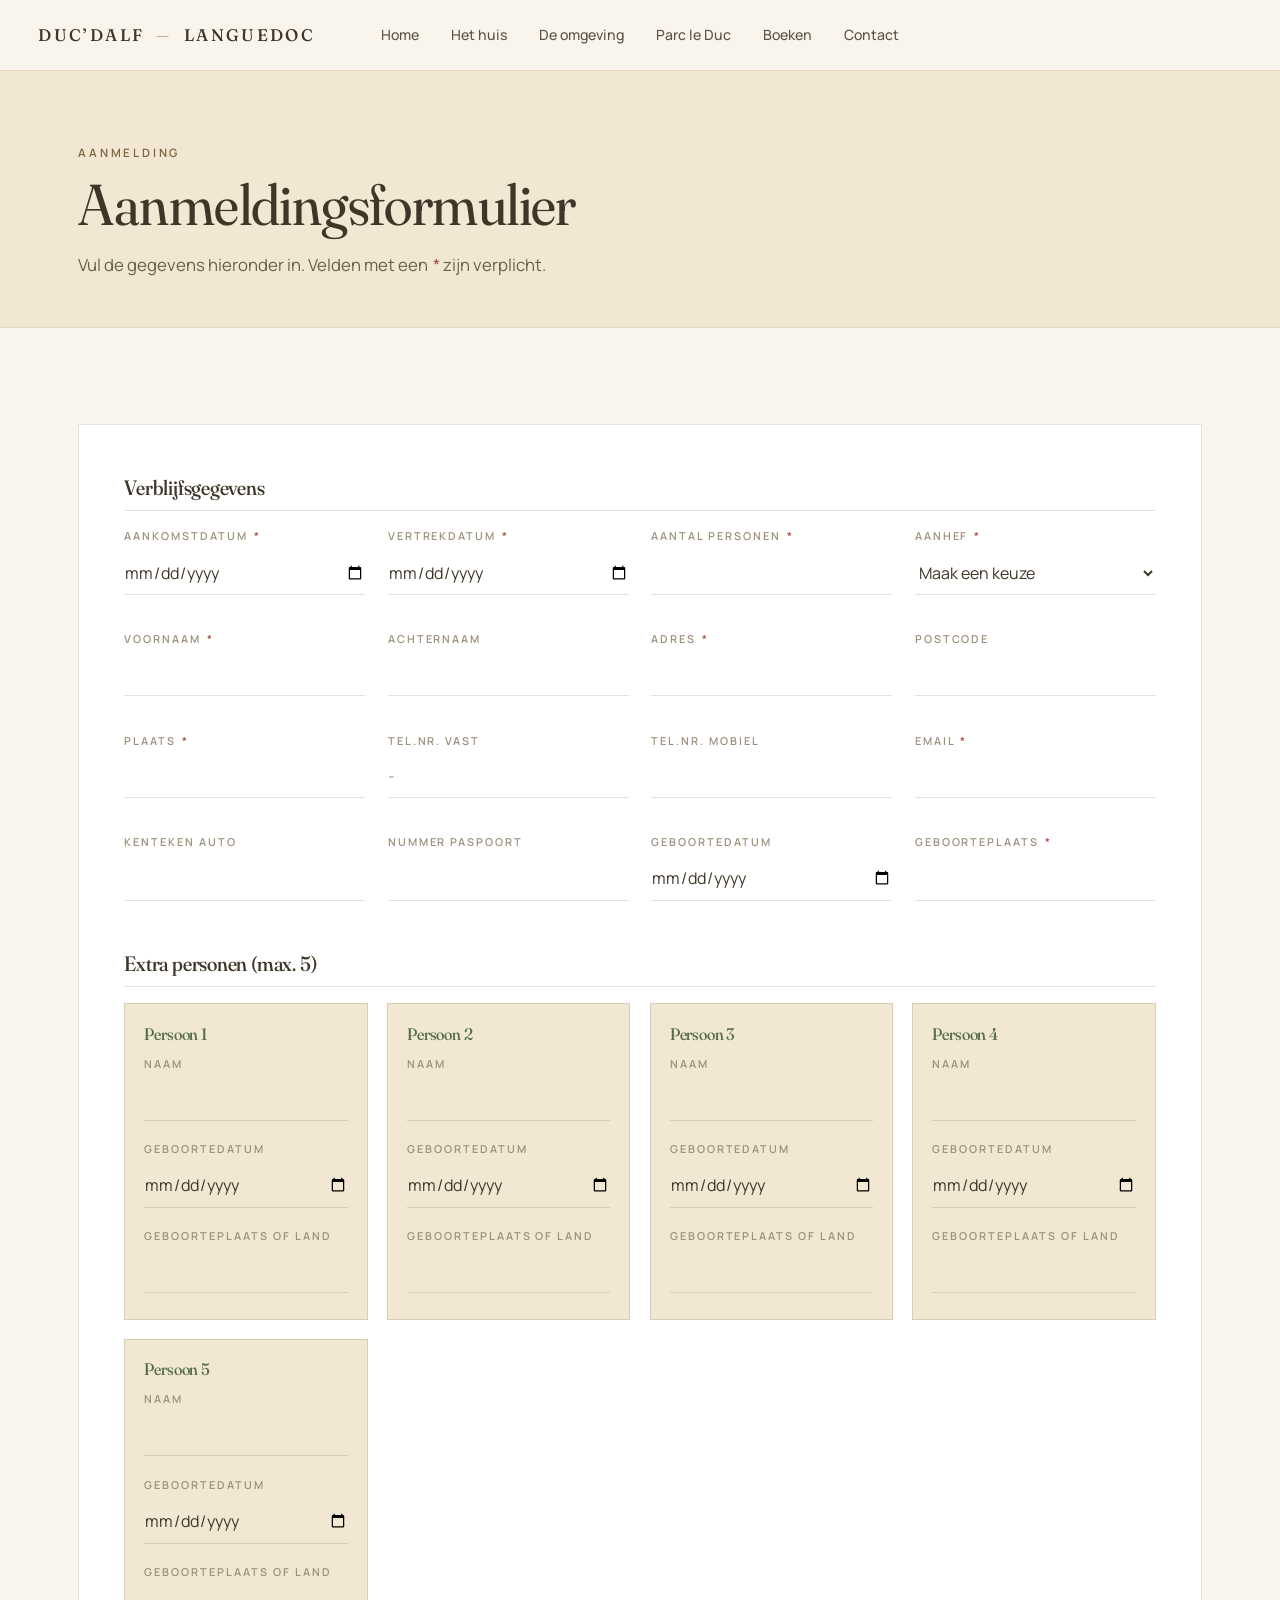
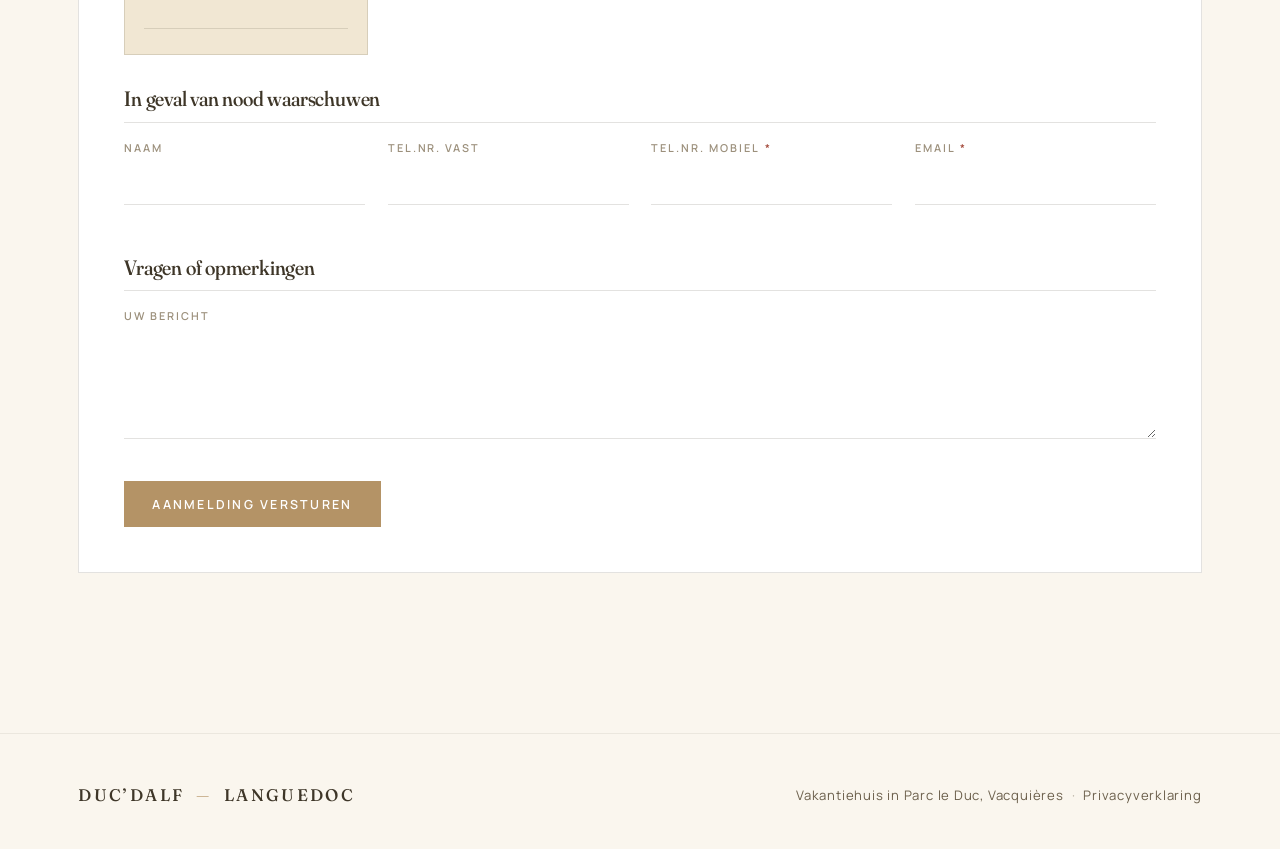
==== commit 19f54ba9: "Add privacy statement page and 'Inloggen' button on homepage hero - New /privacy/ page with AVG/GDPR" ====
--- a/aanmelden/index.html
+++ b/aanmelden/index.html
@@ -4,9 +4,22 @@
   <script>document.write('<base href="' + (location.hostname.endsWith('.github.io') ? '/website_ducdalf/' : '/') + '">');</script>
   <meta charset="UTF-8">
   <meta name="viewport" content="width=device-width, initial-scale=1.0">
+  <meta name="description" content="Aanmeldingsformulier voor je verblijf op Parc le Duc.">
+  <meta property="og:site_name" content="Duc&rsquo;dalf Languedoc">
+  <meta property="og:type" content="website">
+  <meta property="og:locale" content="nl_NL">
+  <meta property="og:title" content="Aanmeldingsformulier — Duc'dalf Languedoc">
+  <meta property="og:description" content="Aanmeldingsformulier voor je verblijf op Parc le Duc.">
+  <meta property="og:url" content="https://vakantiehuis-ducdalf.nl/aanmelden/">
+  <meta property="og:image" content="https://vakantiehuis-ducdalf.nl/Foto1.jpg">
+  <meta property="og:image:alt" content="Vakantiehuis Duc&rsquo;dalf op Parc le Duc">
+  <meta name="twitter:card" content="summary_large_image">
+  <meta name="twitter:title" content="Aanmeldingsformulier — Duc'dalf Languedoc">
+  <meta name="twitter:description" content="Aanmeldingsformulier voor je verblijf op Parc le Duc.">
+  <meta name="twitter:image" content="https://vakantiehuis-ducdalf.nl/Foto1.jpg">
   <title>Aanmeldingsformulier &mdash; Duc'dalf Languedoc</title>
-  <link rel="icon" href="Huis1.jpg" type="image/jpeg">
-  <link rel="apple-touch-icon" href="Huis1.jpg">
+  <link rel="icon" href="Foto1.jpg" type="image/jpeg">
+  <link rel="apple-touch-icon" href="Foto1.jpg">
   <link rel="preconnect" href="https://fonts.googleapis.com">
   <link rel="preconnect" href="https://fonts.gstatic.com" crossorigin>
   <link rel="stylesheet" href="https://fonts.googleapis.com/css2?family=Fraunces:opsz,wght,SOFT@9..144,300..700,0..100&family=Manrope:wght@300;400;500;600;700&display=swap">
@@ -98,7 +111,7 @@
   <footer>
     <div class="container">
       <div class="brand">DUC&rsquo;DALF <span>&mdash;</span> LANGUEDOC</div>
-      <div>Vakantiehuis in Parc le Duc, Vacquières</div>
+      <div>Vakantiehuis in Parc le Duc, Vacquières<span class="footer-sep">&middot;</span><a href="privacy/" class="footer-link">Privacyverklaring</a></div>
     </div>
   </footer>
 
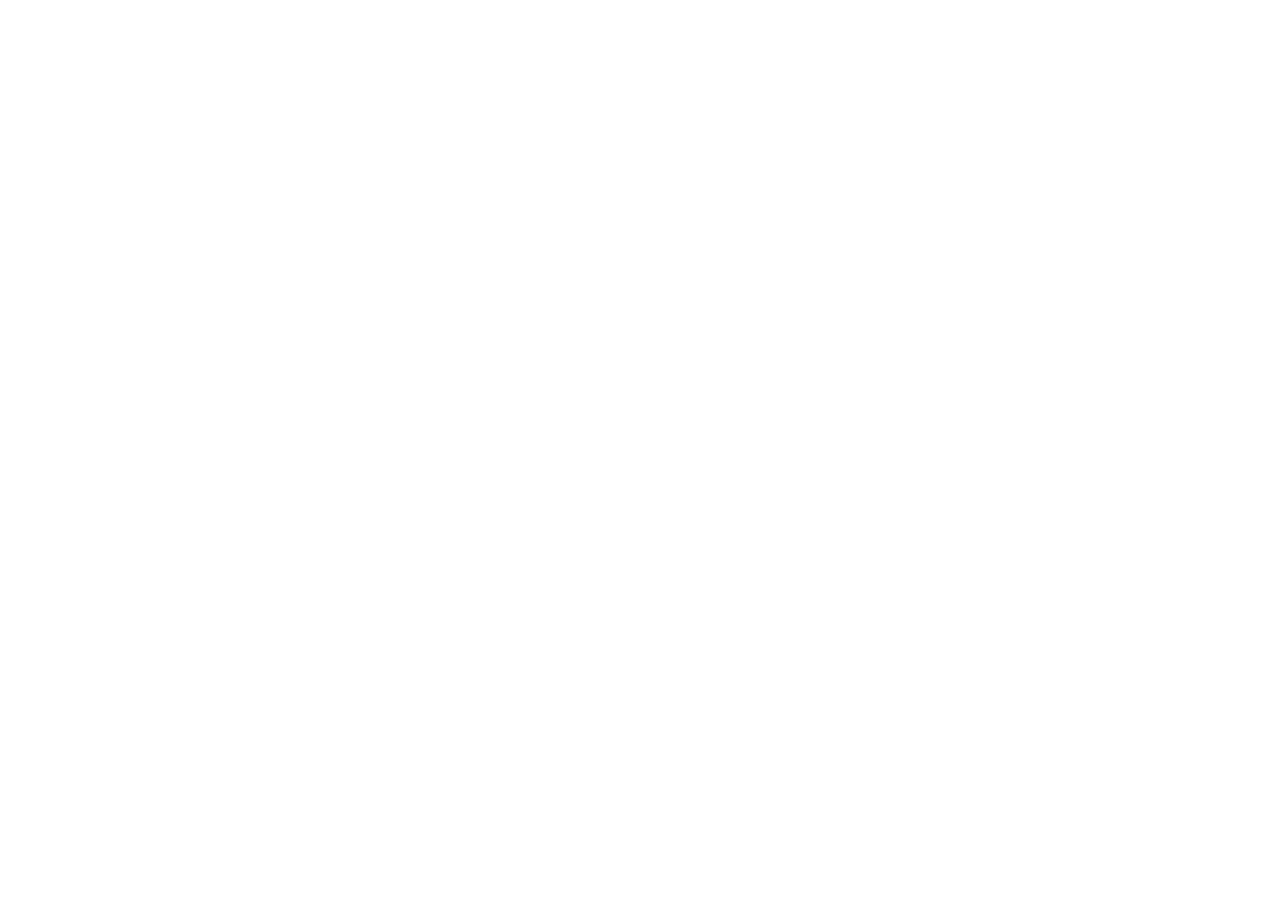
==== commit 1c49cee9: "Aanmeldformulier verhuist naar het verhuurbeheer - aanmelden/ verwijst door naar https://verhuur.vak" ====
--- a/aanmelden/index.html
+++ b/aanmelden/index.html
@@ -1,143 +1,9 @@
-<!DOCTYPE html>
-<html lang="nl">
-<head>
-  <script>document.write('<base href="' + (location.hostname.endsWith('.github.io') ? '/website_ducdalf/' : '/') + '">');</script>
-  <meta charset="UTF-8">
-  <meta name="viewport" content="width=device-width, initial-scale=1.0">
-  <meta name="description" content="Aanmeldingsformulier voor je verblijf op Parc le Duc.">
-  <meta property="og:site_name" content="Duc&rsquo;dalf Languedoc">
-  <meta property="og:type" content="website">
-  <meta property="og:locale" content="nl_NL">
-  <meta property="og:title" content="Aanmeldingsformulier — Duc'dalf Languedoc">
-  <meta property="og:description" content="Aanmeldingsformulier voor je verblijf op Parc le Duc.">
-  <meta property="og:url" content="https://vakantiehuis-ducdalf.nl/aanmelden/">
-  <meta property="og:image" content="https://vakantiehuis-ducdalf.nl/Foto1.jpg">
-  <meta property="og:image:alt" content="Vakantiehuis Duc&rsquo;dalf op Parc le Duc">
-  <meta name="twitter:card" content="summary_large_image">
-  <meta name="twitter:title" content="Aanmeldingsformulier — Duc'dalf Languedoc">
-  <meta name="twitter:description" content="Aanmeldingsformulier voor je verblijf op Parc le Duc.">
-  <meta name="twitter:image" content="https://vakantiehuis-ducdalf.nl/Foto1.jpg">
-  <title>Aanmeldingsformulier &mdash; Duc'dalf Languedoc</title>
-  <link rel="icon" href="Foto1.jpg" type="image/jpeg">
-  <link rel="apple-touch-icon" href="Foto1.jpg">
-  <link rel="preconnect" href="https://fonts.googleapis.com">
-  <link rel="preconnect" href="https://fonts.gstatic.com" crossorigin>
-  <link rel="stylesheet" href="https://fonts.googleapis.com/css2?family=Fraunces:opsz,wght,SOFT@9..144,300..700,0..100&family=Manrope:wght@300;400;500;600;700&display=swap">
-  <link rel="stylesheet" href="styles.css">
-</head>
-<body>
-
-  <nav class="nav light" id="nav">
-    <div class="nav-inner">
-      <div class="nav-brand"><a href="./">DUC&rsquo;DALF <span>&mdash;</span> LANGUEDOC</a></div>
-      <div class="nav-links" id="navLinks">
-        <a href="./">Home</a>
-        <a href="huis/">Het huis</a>
-        <a href="./#omgeving">De omgeving</a>
-        <a href="./#park">Parc le Duc</a>
-        <a href="boeken/">Boeken</a>
-        <a href="./#contact">Contact</a>
-      </div>
-      <div class="nav-cta-wrap"></div>
-      <button class="hamburger" id="hamburgerBtn" aria-label="Menu" aria-expanded="false">
-        <span></span><span></span><span></span>
-      </button>
-    </div>
-  </nav>
-
-  <section class="page-title">
-    <div class="container">
-      <span class="eyebrow">Aanmelding</span>
-      <h1>Aanmeldingsformulier</h1>
-      <p>Vul de gegevens hieronder in. Velden met een <span class="required">*</span> zijn verplicht.</p>
-    </div>
-  </section>
-
-  <section>
-    <div class="container">
-      <div class="form-wide">
-        <form id="aanmeldingForm" method="POST" action="https://formsubmit.co/ducdalf.languedoc@gmail.com" autocomplete="off">
-          <input type="hidden" name="_subject" value="Nieuwe huurder-aanmelding Duc'dalf" />
-          <input type="hidden" name="_template" value="table" />
-          <input type="hidden" name="_captcha" value="false" />
-          <input type="hidden" name="_next" value="https://vakantiehuis-ducdalf.nl/aanmeldingvoltooid/" />
-
-          <h2>Verblijfsgegevens</h2>
-          <div class="grid-2">
-            <div class="form-row"><label for="aankomstdatum">Aankomstdatum <span class="required">*</span></label><input type="date" id="aankomstdatum" name="aankomstdatum" required></div>
-            <div class="form-row"><label for="vertrekdatum">Vertrekdatum <span class="required">*</span></label><input type="date" id="vertrekdatum" name="vertrekdatum" required></div>
-            <div class="form-row"><label for="personen">Aantal personen <span class="required">*</span></label><input type="number" id="personen" name="aantal_personen" min="1" max="6" required></div>
-            <div class="form-row"><label for="aanhef">Aanhef <span class="required">*</span></label><select id="aanhef" name="aanhef" required><option value="">Maak een keuze</option><option value="Dhr.">Dhr.</option><option value="Mevr.">Mevr.</option></select></div>
-            <div class="form-row"><label for="voornaam">Voornaam <span class="required">*</span></label><input type="text" id="voornaam" name="voornaam" required></div>
-            <div class="form-row"><label for="achternaam">Achternaam</label><input type="text" id="achternaam" name="achternaam" required></div>
-            <div class="form-row"><label for="adres">Adres <span class="required">*</span></label><input type="text" id="adres" name="adres" required></div>
-            <div class="form-row"><label for="postcode">Postcode</label><input type="text" id="postcode" name="postcode" required></div>
-            <div class="form-row"><label for="plaats">Plaats <span class="required">*</span></label><input type="text" id="plaats" name="plaats" required></div>
-            <div class="form-row"><label for="vast">Tel.nr. vast</label><input type="text" id="vast" name="telefoon_vast" placeholder="-"></div>
-            <div class="form-row"><label for="mobiel">Tel.nr. mobiel</label><input type="text" id="mobiel" name="telefoon_mobiel" required></div>
-            <div class="form-row"><label for="email">Email <span class="required">*</span></label><input type="email" id="email" name="email" required></div>
-            <div class="form-row"><label for="kenteken">Kenteken auto</label><input type="text" id="kenteken" name="kenteken_auto"></div>
-            <div class="form-row"><label for="paspoort">Nummer paspoort</label><input type="text" id="paspoort" name="nummer_paspoort"></div>
-            <div class="form-row"><label for="geboortedatum">Geboortedatum</label><input type="date" id="geboortedatum" name="geboortedatum" required></div>
-            <div class="form-row"><label for="geboorteplaats">Geboorteplaats <span class="required">*</span></label><input type="text" id="geboorteplaats" name="geboorteplaats" required></div>
-          </div>
-
-          <h2>Extra personen (max. 5)</h2>
-          <div class="grid-3">
-            <div class="person-block"><h3>Persoon 1</h3><div class="form-row"><label for="e1_naam">Naam</label><input type="text" id="e1_naam" name="extra_persoon_1_naam"></div><div class="form-row"><label for="e1_gd">Geboortedatum</label><input type="date" id="e1_gd" name="extra_persoon_1_geboortedatum"></div><div class="form-row"><label for="e1_gp">Geboorteplaats of land</label><input type="text" id="e1_gp" name="extra_persoon_1_geboorteplaats"></div></div>
-            <div class="person-block"><h3>Persoon 2</h3><div class="form-row"><label for="e2_naam">Naam</label><input type="text" id="e2_naam" name="extra_persoon_2_naam"></div><div class="form-row"><label for="e2_gd">Geboortedatum</label><input type="date" id="e2_gd" name="extra_persoon_2_geboortedatum"></div><div class="form-row"><label for="e2_gp">Geboorteplaats of land</label><input type="text" id="e2_gp" name="extra_persoon_2_geboorteplaats"></div></div>
-            <div class="person-block"><h3>Persoon 3</h3><div class="form-row"><label for="e3_naam">Naam</label><input type="text" id="e3_naam" name="extra_persoon_3_naam"></div><div class="form-row"><label for="e3_gd">Geboortedatum</label><input type="date" id="e3_gd" name="extra_persoon_3_geboortedatum"></div><div class="form-row"><label for="e3_gp">Geboorteplaats of land</label><input type="text" id="e3_gp" name="extra_persoon_3_geboorteplaats"></div></div>
-            <div class="person-block"><h3>Persoon 4</h3><div class="form-row"><label for="e4_naam">Naam</label><input type="text" id="e4_naam" name="extra_persoon_4_naam"></div><div class="form-row"><label for="e4_gd">Geboortedatum</label><input type="date" id="e4_gd" name="extra_persoon_4_geboortedatum"></div><div class="form-row"><label for="e4_gp">Geboorteplaats of land</label><input type="text" id="e4_gp" name="extra_persoon_4_geboorteplaats"></div></div>
-            <div class="person-block"><h3>Persoon 5</h3><div class="form-row"><label for="e5_naam">Naam</label><input type="text" id="e5_naam" name="extra_persoon_5_naam"></div><div class="form-row"><label for="e5_gd">Geboortedatum</label><input type="date" id="e5_gd" name="extra_persoon_5_geboortedatum"></div><div class="form-row"><label for="e5_gp">Geboorteplaats of land</label><input type="text" id="e5_gp" name="extra_persoon_5_geboorteplaats"></div></div>
-          </div>
-
-          <h2>In geval van nood waarschuwen</h2>
-          <div class="grid-2">
-            <div class="form-row"><label for="nood_naam">Naam</label><input type="text" id="nood_naam" name="noodcontact_naam" required></div>
-            <div class="form-row"><label for="nood_vast">Tel.nr. vast</label><input type="text" id="nood_vast" name="noodcontact_telefoon_vast"></div>
-            <div class="form-row"><label for="nood_mobiel">Tel.nr. mobiel <span class="required">*</span></label><input type="text" id="nood_mobiel" name="noodcontact_telefoon_mobiel" required></div>
-            <div class="form-row"><label for="nood_email">Email <span class="required">*</span></label><input type="email" id="nood_email" name="noodcontact_email" required></div>
-          </div>
-
-          <h2>Vragen of opmerkingen</h2>
-          <div class="form-row"><label for="opmerkingen">Uw bericht</label><textarea id="opmerkingen" name="opmerkingen" rows="4"></textarea></div>
-
-          <button type="submit" class="btn" style="margin-top:1.4rem;">Aanmelding versturen</button>
-        </form>
-      </div>
-    </div>
-  </section>
-
-  <footer>
-    <div class="container">
-      <div class="brand">DUC&rsquo;DALF <span>&mdash;</span> LANGUEDOC</div>
-      <div>Vakantiehuis in Parc le Duc, Vacquières<span class="footer-sep">&middot;</span><a href="privacy/" class="footer-link">Privacyverklaring</a></div>
-    </div>
-  </footer>
-
-  <script>
-    const hamburgerBtn = document.getElementById('hamburgerBtn');
-    const navLinks = document.getElementById('navLinks');
-    if (hamburgerBtn && navLinks) {
-      hamburgerBtn.addEventListener('click', function() {
-        navLinks.classList.toggle('open');
-        const expanded = hamburgerBtn.getAttribute('aria-expanded') === 'true';
-        hamburgerBtn.setAttribute('aria-expanded', !expanded);
-      });
-      navLinks.querySelectorAll('a').forEach(function(link) {
-        link.addEventListener('click', function() {
-          if (window.innerWidth <= 900) {
-            navLinks.classList.remove('open');
-            hamburgerBtn.setAttribute('aria-expanded', false);
-          }
-        });
-      });
-    }
-    document.getElementById('aanmeldingForm').addEventListener('submit', function() {
-      const btn = this.querySelector('.btn');
-      btn.disabled = true;
-      btn.textContent = 'Verzenden...';
-    });
-  </script>
-</body>
-</html>
+<!doctype html>
+<html lang="nl"><head><meta charset="utf-8"><meta name="robots" content="noindex">
+<meta name="viewport" content="width=device-width, initial-scale=1">
+<title>Aanmelden — Duc'dalf</title>
+<script>
+  // Het aanmeldformulier staat in het verhuurbeheer; de boekingscode (?boeking=…) gaat mee.
+  location.replace('https://verhuur.vakantiehuis-ducdalf.nl/aanmelden/' + location.search);
+</script>
+</head><body><a href="https://verhuur.vakantiehuis-ducdalf.nl/aanmelden/">Naar het aanmeldformulier</a></body></html>
